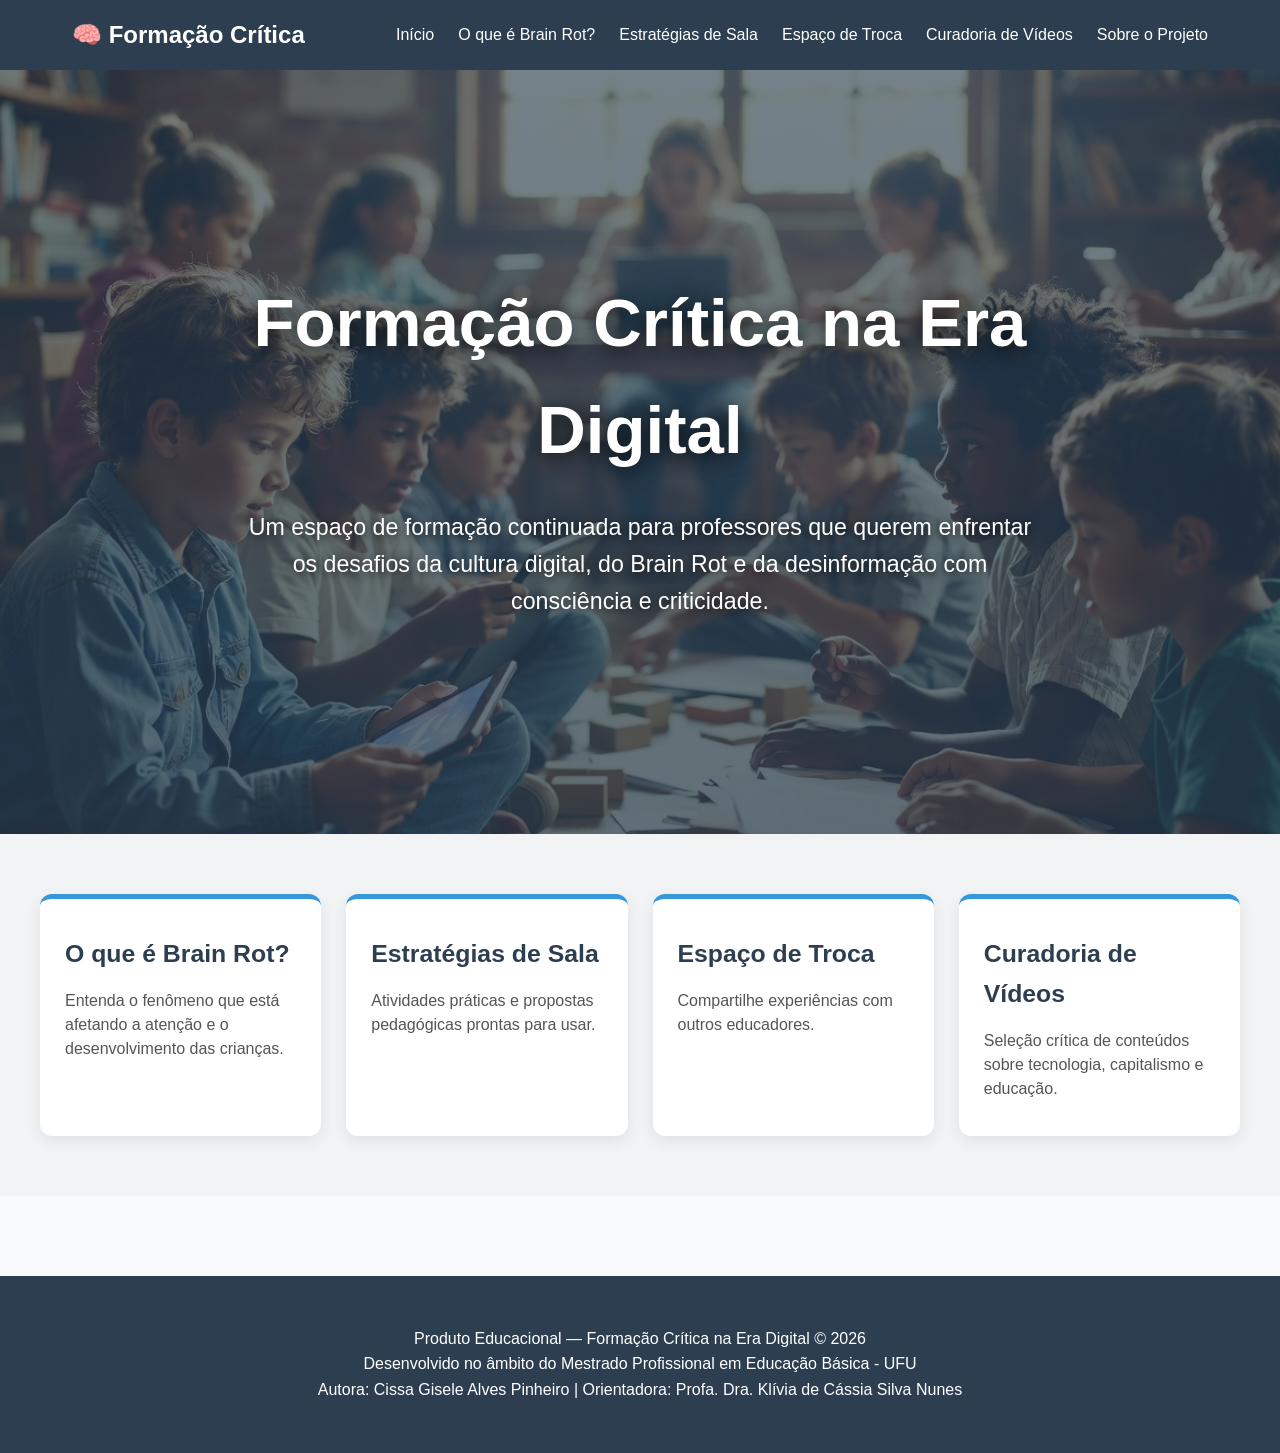
==== index.html @ b9aa5df9 "Primeiro commit - Site completo Formação Crítica" ====
<!DOCTYPE html>
<html lang="pt-BR">
<head>
    <meta charset="UTF-8">
    <meta name="viewport" content="width=device-width, initial-scale=1.0">
    <title>Formação Crítica na Era Digital</title>
    <link rel="stylesheet" href="assets/css/style.css">
</head>
<body>
    
    <!-- Header -->
    <div id="header"></div>

    <!-- Hero -->
    <section id="home" class="hero">
        <div class="hero-content">
            <h1>Formação Crítica na Era Digital</h1>
            <p>Um espaço de formação continuada para professores que querem enfrentar os desafios da cultura digital, do Brain Rot e da desinformação com consciência e criticidade.</p>
        </div>
    </section>

    <!-- Cards de Navegação -->
    <section class="cards-section">
        <div class="cards-container">
            <a href="brainrot.html" class="card">
                <h3>O que é Brain Rot?</h3>
                <p>Entenda o fenômeno que está afetando a atenção e o desenvolvimento das crianças.</p>
            </a>
            <a href="estrategias.html" class="card">
                <h3>Estratégias de Sala</h3>
                <p>Atividades práticas e propostas pedagógicas prontas para usar.</p>
            </a>
            <a href="troca.html" class="card">
                <h3>Espaço de Troca</h3>
                <p>Compartilhe experiências com outros educadores.</p>
            </a>
            <a href="curadoria.html" class="card">
                <h3>Curadoria de Vídeos</h3>
                <p>Seleção crítica de conteúdos sobre tecnologia, capitalismo e educação.</p>
            </a>
        </div>
    </section>

    <!-- Footer -->
    <div id="footer"></div>

    <script>
        fetch('header.html')
            .then(response => response.text())
            .then(data => document.getElementById('header').innerHTML = data);

        fetch('footer.html')
            .then(response => response.text())
            .then(data => document.getElementById('footer').innerHTML = data);
    </script>

</body>
</html>
---- assets/css/style.css ----
* {
    margin: 0;
    padding: 0;
    box-sizing: border-box;
}

body {
    font-family: 'Segoe UI', Tahoma, Geneva, Verdana, sans-serif;
    line-height: 1.6;
    color: #333;
    background-color: #f8f9fa;
}

/* Navegação - Full Width e Fixo */
nav {
    background: #2c3e50;
    position: sticky;
    top: 0;
    z-index: 100;
    width: 100%;
}

.nav-container {
    max-width: 1200px;
    margin: 0 auto;
    padding: 1rem 2rem;
    display: flex;
    justify-content: space-between;
    align-items: center;
    color: white;
}

nav ul {
    display: flex;
    list-style: none;
    gap: 1.5rem;
}

nav a {
    color: white;
    text-decoration: none;
    font-weight: 500;
}

nav a:hover {
    color: #3498db;
}

/* Hero - Melhor integração com header */
.hero {
    background: linear-gradient(rgba(44, 62, 80, 0.65), rgba(44, 62, 80, 0.75)), 
                url('../images/hero.jpg') center/cover no-repeat;
    color: white;
    text-align: center;
    padding: 180px 20px 160px;
    min-height: 85vh;
    display: flex;
    align-items: center;
    margin-top: -1px;
}

.hero-content {
    max-width: 1000px;
    margin: 0 auto;
    padding: 0 20px;
}

.hero h1 {
    font-size: 4.2rem;
    margin-bottom: 25px;
    text-shadow: 0 4px 20px rgba(0,0,0,0.8);
}

.hero p {
    font-size: 1.45rem;
    max-width: 800px;
    margin: 0 auto 35px;
    text-shadow: 0 2px 10px rgba(0,0,0,0.7);
}

.btn {
    display: inline-block;
    background: #3498db;
    color: white;
    padding: 16px 40px;
    border-radius: 50px;
    text-decoration: none;
    font-weight: bold;
    font-size: 1.25rem;
    transition: all 0.3s;
}

.btn:hover {
    background: #2980b9;
    transform: scale(1.05);
}

/* Introdução curta */
.intro {
    background: white;
    padding: 60px 20px;
    text-align: center;
}

.intro-content {
    max-width: 900px;
    margin: 0 auto;
}

.intro h2 {
    color: #2c3e50;
    margin-bottom: 20px;
    font-size: 2.1rem;
}

/* Cards - Seção principal da Home */
.cards-section {
    padding: 60px 20px;
    background: #f1f3f5;
}

.cards-container {
    max-width: 1200px;
    margin: 0 auto;
    display: grid;
    grid-template-columns: repeat(auto-fit, minmax(280px, 1fr));
    gap: 25px;
}

.card {
    background: white;
    padding: 35px 25px;
    border-radius: 12px;
    box-shadow: 0 5px 15px rgba(0,0,0,0.08);
    text-decoration: none;
    color: #333;
    transition: all 0.3s;
    border-top: 5px solid #3498db;
}

.card:hover {
    transform: translateY(-10px);
    box-shadow: 0 15px 30px rgba(0,0,0,0.15);
}

.card h3 {
    color: #2c3e50;
    margin-bottom: 15px;
    font-size: 1.55rem;
}

.card p {
    color: #555;
    line-height: 1.5;
}

/* Seções de conteúdo (brainrot, etc) */
.content-page {
    max-width: 1100px;
    margin: 40px auto;
    padding: 0 20px;
}

.content-page h1 {
    font-size: 2.8rem;
    color: #2c3e50;
    margin-bottom: 30px;
    text-align: center;
}

.content-page h2 {
    color: #2c3e50;
    font-size: 2.1rem;
    margin: 45px 0 18px 0;
    padding-bottom: 10px;
    border-bottom: 3px solid #3498db;
}

/* Rodapé */
footer {
    background: #2c3e50;
    color: white;
    text-align: center;
    padding: 50px 20px;
    margin-top: 80px;
}

/* Responsivo */
@media (max-width: 768px) {
    .nav-container {
        flex-direction: column;
        gap: 1rem;
        padding: 1rem;
    }
    nav ul {
        flex-direction: column;
        gap: 1rem;
    }
    .hero h1 {
        font-size: 2.8rem;
    }
    .hero {
        padding: 160px 20px 140px;
    }
}
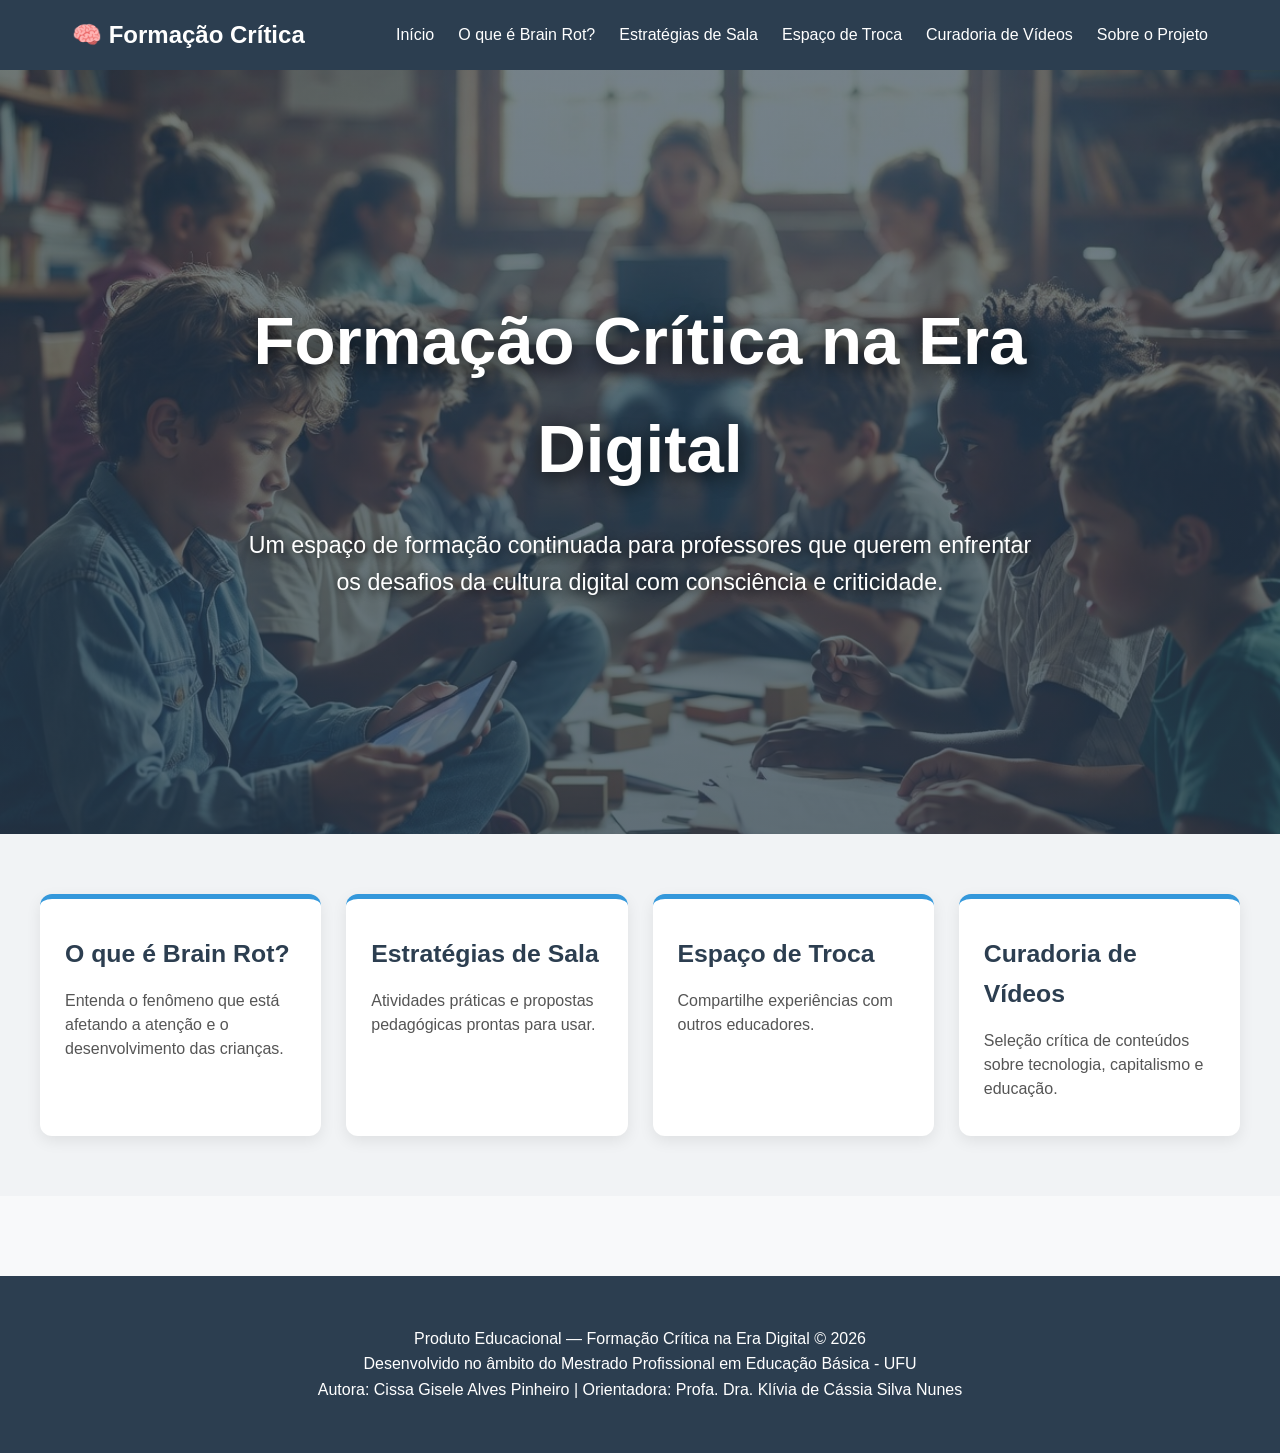
==== commit 2a231785: "09/06" ====
--- a/index.html
+++ b/index.html
@@ -15,7 +15,8 @@
     <section id="home" class="hero">
         <div class="hero-content">
             <h1>Formação Crítica na Era Digital</h1>
-            <p>Um espaço de formação continuada para professores que querem enfrentar os desafios da cultura digital, do Brain Rot e da desinformação com consciência e criticidade.</p>
+            <p>Um espaço de formação continuada para professores que querem enfrentar os desafios da cultura digital
+                 com consciência e criticidade.</p>
         </div>
     </section>
 
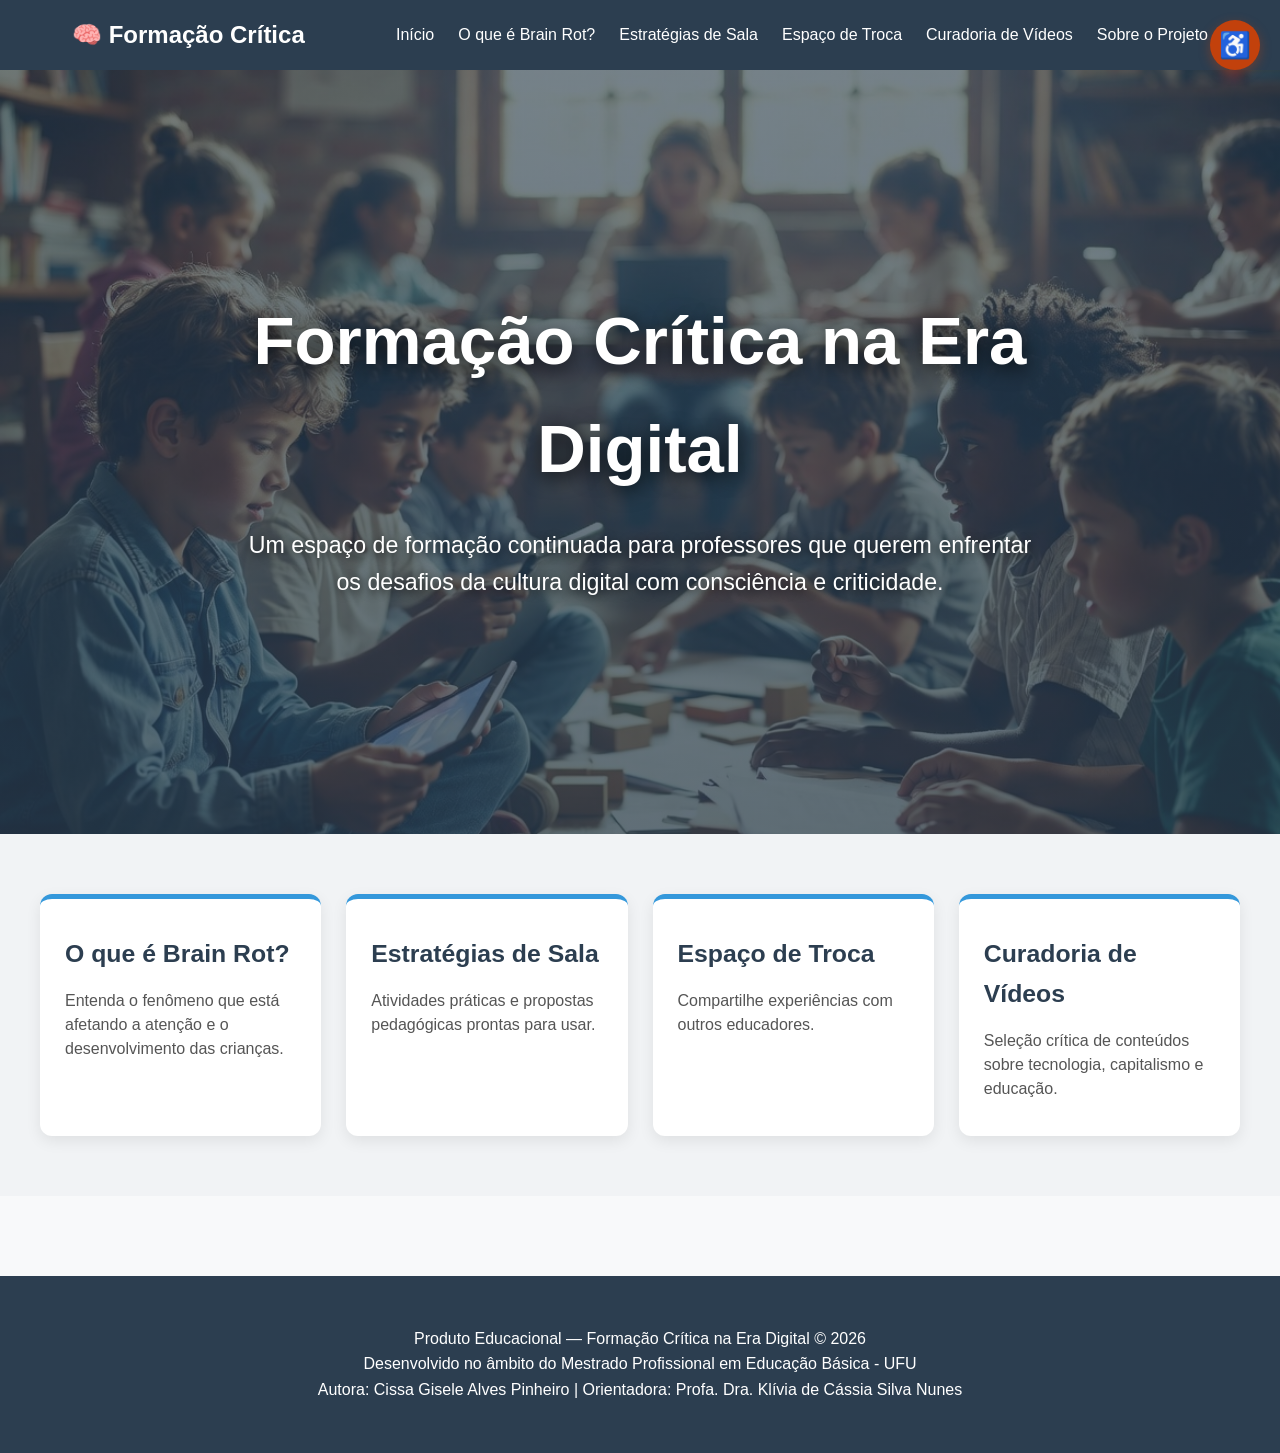
==== commit edee7910: "acessibilidade" ====
--- a/index.html
+++ b/index.html
@@ -1,4 +1,17 @@
 <!DOCTYPE html>
+<html lang="pt-BR">
+<head>
+    <meta charset="UTF-8">
+    <meta name="viewport" content="width=device-width, initial-scale=1.0">
+    <title>Formação Crítica na Era Digital</title>
+    <link rel="stylesheet" href="assets/css/style.css">
+    <script src="assets/js/script.js"></script>   <!-- ← Coloque aqui no HEAD -->
+</head>
+<body>
+    
+    <!-- Header -->
+    <div id="header"></div>
+    <!DOCTYPE html>
 <html lang="pt-BR">
 <head>
     <meta charset="UTF-8">
--- a/assets/css/style.css
+++ b/assets/css/style.css
@@ -9,6 +9,7 @@
     line-height: 1.6;
     color: #333;
     background-color: #f8f9fa;
+    transition: background-color 0.3s, color 0.3s;
 }
 
 /* Navegação - Full Width e Fixo */
@@ -46,7 +47,7 @@
     color: #3498db;
 }
 
-/* Hero - Melhor integração com header */
+/* Hero */
 .hero {
     background: linear-gradient(rgba(44, 62, 80, 0.65), rgba(44, 62, 80, 0.75)), 
                 url('../images/hero.jpg') center/cover no-repeat;
@@ -154,7 +155,7 @@
     line-height: 1.5;
 }
 
-/* Seções de conteúdo (brainrot, etc) */
+/* Seções de conteúdo */
 .content-page {
     max-width: 1100px;
     margin: 40px auto;
@@ -185,6 +186,117 @@
     margin-top: 80px;
 }
 
+/* ====================== ACESSIBILIDADE ====================== */
+.accessibility-btn {
+    position: fixed;
+    top: 20px;
+    right: 20px;
+    width: 50px;
+    height: 50px;
+    background: #c2410c;
+    color: white;
+    border: none;
+    border-radius: 50%;
+    cursor: pointer;
+    box-shadow: 0 4px 12px rgba(194, 65, 12, 0.4);
+    transition: transform 0.2s ease, background 0.2s ease;
+    z-index: 10000;
+    font-size: 1.6rem;
+}
+
+.accessibility-btn:hover {
+    background: #ea580c;
+    transform: scale(1.1);
+}
+
+.accessibility-menu {
+    display: none;
+    position: fixed;
+    top: 80px;
+    right: 20px;
+    background: rgba(45, 45, 68, 0.95);
+    border-radius: 8px;
+    box-shadow: 0 4px 12px rgba(0,0,0,0.5);
+    z-index: 9999;
+    padding: 10px;
+    min-width: 220px;
+}
+
+.accessibility-menu ul {
+    list-style: none;
+    padding: 0;
+    margin: 0;
+}
+
+.accessibility-menu li {
+    margin: 6px 0;
+}
+
+.accessibility-menu button {
+    background: #5b21b6;
+    color: white;
+    border: none;
+    padding: 10px 15px;
+    border-radius: 5px;
+    cursor: pointer;
+    width: 100%;
+    text-align: left;
+    font-size: 1em;
+}
+
+.accessibility-menu button:hover {
+    background: #7c3aed;
+}
+
+/* Classes funcionais de Acessibilidade */
+.high-contrast {
+    background-color: #000000 !important;
+    color: #ffffff !important;
+}
+
+.high-contrast nav, 
+.high-contrast footer {
+    background: #111111 !important;
+    border-bottom: 1px solid #ffffff;
+}
+
+.high-contrast footer {
+    border-top: 1px solid #ffffff;
+    border-bottom: none;
+}
+
+.high-contrast .intro,
+.high-contrast .cards-section,
+.high-contrast .card {
+    background-color: #000000 !important;
+    color: #ffffff !important;
+}
+
+.high-contrast .card {
+    border: 1px solid #ffffff !important;
+    border-top: 5px solid #ffffff !important;
+}
+
+.high-contrast h1, 
+.high-contrast h2, 
+.high-contrast h3, 
+.high-contrast p,
+.high-contrast .content-page h1,
+.high-contrast .content-page h2 {
+    color: #ffffff !important;
+}
+
+.large-text * {
+    font-size: 1.15rem !important;
+}
+.large-text h1 { font-size: 3.2rem !important; }
+.large-text h2 { font-size: 2.5rem !important; }
+.large-text h3 { font-size: 1.8rem !important; }
+
+.hidden {
+    display: none !important;
+}
+
 /* Responsivo */
 @media (max-width: 768px) {
     .nav-container {
@@ -202,4 +314,16 @@
     .hero {
         padding: 160px 20px 140px;
     }
+    .accessibility-btn {
+        width: 45px;
+        height: 45px;
+        font-size: 1.4rem;
+        top: 15px;
+        right: 15px;
+    }
+    .accessibility-menu {
+        top: 70px;
+        right: 15px;
+        min-width: 200px;
+    }
 }
--- a/assets/css/style.css
+++ b/assets/css/style.css
@@ -9,6 +9,7 @@
     line-height: 1.6;
     color: #333;
     background-color: #f8f9fa;
+    transition: background-color 0.3s, color 0.3s;
 }
 
 /* Navegação - Full Width e Fixo */
@@ -46,7 +47,7 @@
     color: #3498db;
 }
 
-/* Hero - Melhor integração com header */
+/* Hero */
 .hero {
     background: linear-gradient(rgba(44, 62, 80, 0.65), rgba(44, 62, 80, 0.75)), 
                 url('../images/hero.jpg') center/cover no-repeat;
@@ -154,7 +155,7 @@
     line-height: 1.5;
 }
 
-/* Seções de conteúdo (brainrot, etc) */
+/* Seções de conteúdo */
 .content-page {
     max-width: 1100px;
     margin: 40px auto;
@@ -185,6 +186,117 @@
     margin-top: 80px;
 }
 
+/* ====================== ACESSIBILIDADE ====================== */
+.accessibility-btn {
+    position: fixed;
+    top: 20px;
+    right: 20px;
+    width: 50px;
+    height: 50px;
+    background: #c2410c;
+    color: white;
+    border: none;
+    border-radius: 50%;
+    cursor: pointer;
+    box-shadow: 0 4px 12px rgba(194, 65, 12, 0.4);
+    transition: transform 0.2s ease, background 0.2s ease;
+    z-index: 10000;
+    font-size: 1.6rem;
+}
+
+.accessibility-btn:hover {
+    background: #ea580c;
+    transform: scale(1.1);
+}
+
+.accessibility-menu {
+    display: none;
+    position: fixed;
+    top: 80px;
+    right: 20px;
+    background: rgba(45, 45, 68, 0.95);
+    border-radius: 8px;
+    box-shadow: 0 4px 12px rgba(0,0,0,0.5);
+    z-index: 9999;
+    padding: 10px;
+    min-width: 220px;
+}
+
+.accessibility-menu ul {
+    list-style: none;
+    padding: 0;
+    margin: 0;
+}
+
+.accessibility-menu li {
+    margin: 6px 0;
+}
+
+.accessibility-menu button {
+    background: #5b21b6;
+    color: white;
+    border: none;
+    padding: 10px 15px;
+    border-radius: 5px;
+    cursor: pointer;
+    width: 100%;
+    text-align: left;
+    font-size: 1em;
+}
+
+.accessibility-menu button:hover {
+    background: #7c3aed;
+}
+
+/* Classes funcionais de Acessibilidade */
+.high-contrast {
+    background-color: #000000 !important;
+    color: #ffffff !important;
+}
+
+.high-contrast nav, 
+.high-contrast footer {
+    background: #111111 !important;
+    border-bottom: 1px solid #ffffff;
+}
+
+.high-contrast footer {
+    border-top: 1px solid #ffffff;
+    border-bottom: none;
+}
+
+.high-contrast .intro,
+.high-contrast .cards-section,
+.high-contrast .card {
+    background-color: #000000 !important;
+    color: #ffffff !important;
+}
+
+.high-contrast .card {
+    border: 1px solid #ffffff !important;
+    border-top: 5px solid #ffffff !important;
+}
+
+.high-contrast h1, 
+.high-contrast h2, 
+.high-contrast h3, 
+.high-contrast p,
+.high-contrast .content-page h1,
+.high-contrast .content-page h2 {
+    color: #ffffff !important;
+}
+
+.large-text * {
+    font-size: 1.15rem !important;
+}
+.large-text h1 { font-size: 3.2rem !important; }
+.large-text h2 { font-size: 2.5rem !important; }
+.large-text h3 { font-size: 1.8rem !important; }
+
+.hidden {
+    display: none !important;
+}
+
 /* Responsivo */
 @media (max-width: 768px) {
     .nav-container {
@@ -202,4 +314,16 @@
     .hero {
         padding: 160px 20px 140px;
     }
+    .accessibility-btn {
+        width: 45px;
+        height: 45px;
+        font-size: 1.4rem;
+        top: 15px;
+        right: 15px;
+    }
+    .accessibility-menu {
+        top: 70px;
+        right: 15px;
+        min-width: 200px;
+    }
 }
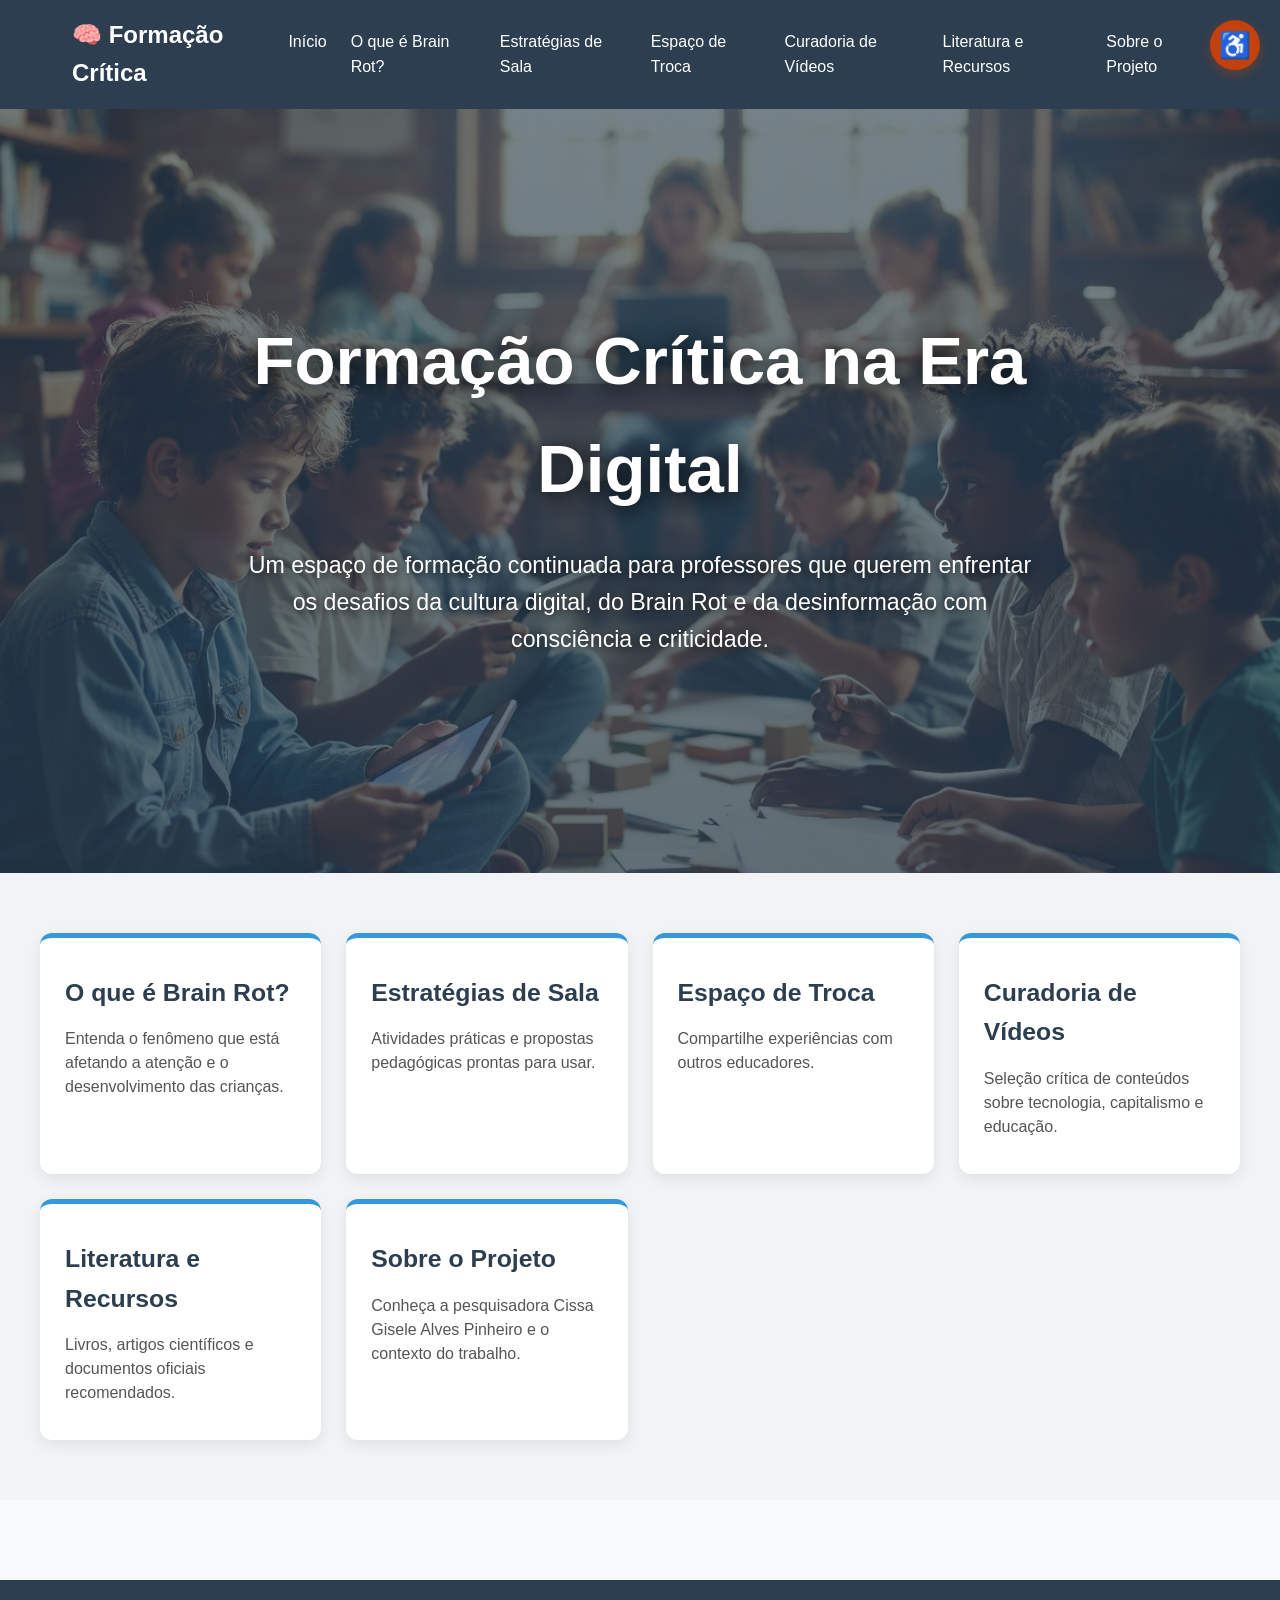
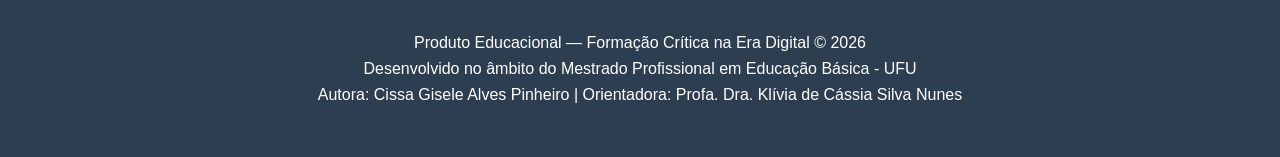
==== commit b3a55fdd: "index atualizado" ====
--- a/index.html
+++ b/index.html
@@ -5,19 +5,7 @@
     <meta name="viewport" content="width=device-width, initial-scale=1.0">
     <title>Formação Crítica na Era Digital</title>
     <link rel="stylesheet" href="assets/css/style.css">
-    <script src="assets/js/script.js"></script>   <!-- ← Coloque aqui no HEAD -->
-</head>
-<body>
-    
-    <!-- Header -->
-    <div id="header"></div>
-    <!DOCTYPE html>
-<html lang="pt-BR">
-<head>
-    <meta charset="UTF-8">
-    <meta name="viewport" content="width=device-width, initial-scale=1.0">
-    <title>Formação Crítica na Era Digital</title>
-    <link rel="stylesheet" href="assets/css/style.css">
+    <script src="assets/js/script.js"></script>
 </head>
 <body>
     
@@ -28,8 +16,7 @@
     <section id="home" class="hero">
         <div class="hero-content">
             <h1>Formação Crítica na Era Digital</h1>
-            <p>Um espaço de formação continuada para professores que querem enfrentar os desafios da cultura digital
-                 com consciência e criticidade.</p>
+            <p>Um espaço de formação continuada para professores que querem enfrentar os desafios da cultura digital, do Brain Rot e da desinformação com consciência e criticidade.</p>
         </div>
     </section>
 
@@ -52,21 +39,19 @@
                 <h3>Curadoria de Vídeos</h3>
                 <p>Seleção crítica de conteúdos sobre tecnologia, capitalismo e educação.</p>
             </a>
+            <a href="literatura.html" class="card">
+                <h3>Literatura e Recursos</h3>
+                <p>Livros, artigos científicos e documentos oficiais recomendados.</p>
+            </a>
+            <a href="sobre.html" class="card">
+                <h3>Sobre o Projeto</h3>
+                <p>Conheça a pesquisadora Cissa Gisele Alves Pinheiro e o contexto do trabalho.</p>
+            </a>
         </div>
     </section>
 
     <!-- Footer -->
     <div id="footer"></div>
 
-    <script>
-        fetch('header.html')
-            .then(response => response.text())
-            .then(data => document.getElementById('header').innerHTML = data);
-
-        fetch('footer.html')
-            .then(response => response.text())
-            .then(data => document.getElementById('footer').innerHTML = data);
-    </script>
-
 </body>
 </html>
